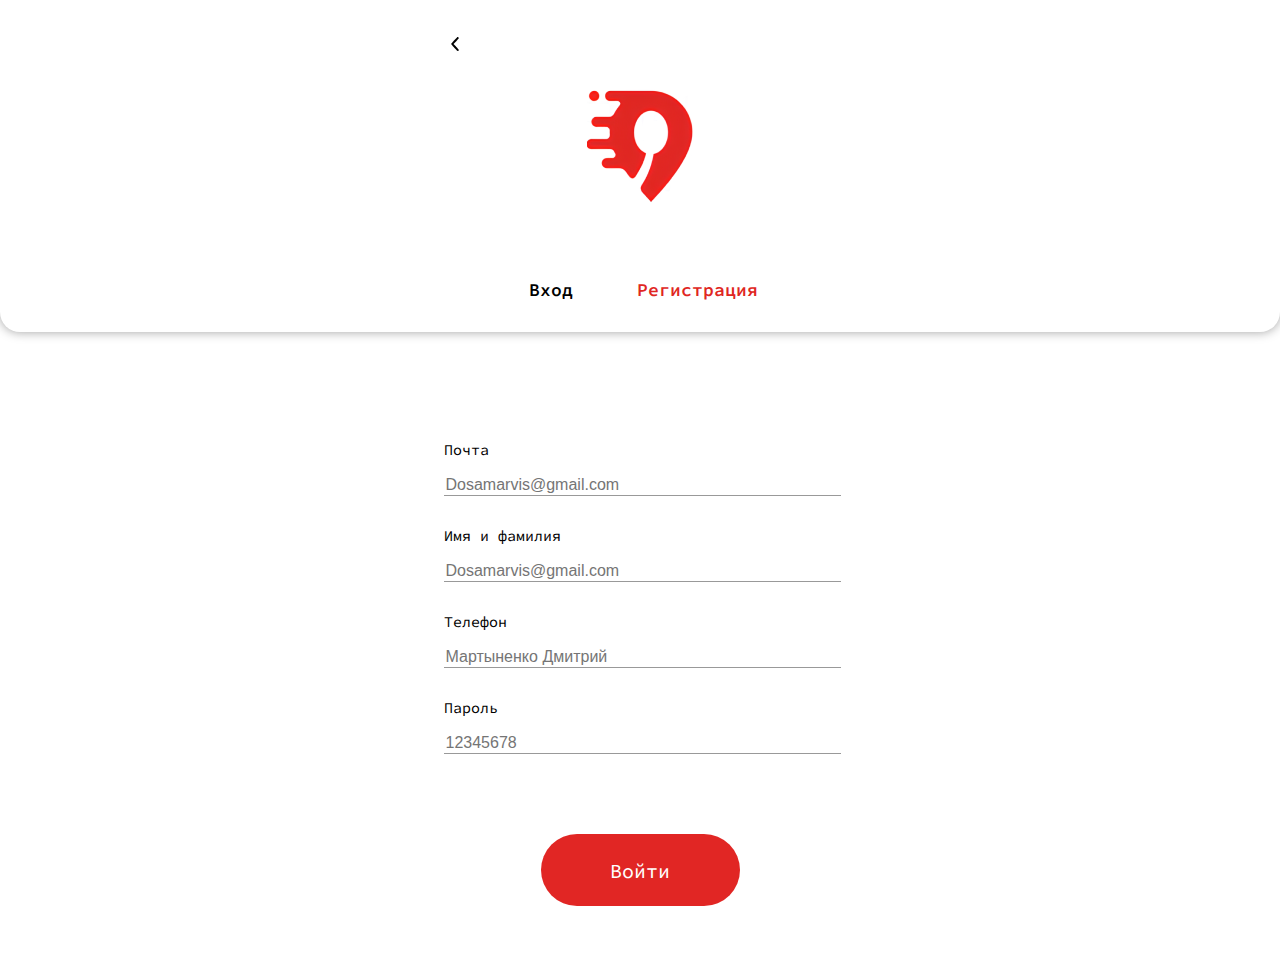
==== html/delivery/register/register.html @ 07429239 "loginandregister" ====
<!DOCTYPE html>
<html lang="en">
<head>
    <meta charset="UTF-8">
    <link rel="stylesheet" href="../assets/css/style.css">
    <link href='https://fonts.googleapis.com/css?family=Source Code Pro' rel='stylesheet'>
    <meta name="viewport" content="width=device-width, initial-scale=1.0">
    <title>Регистрация</title>
</head>
<body>

    <div class="termin_box">
        <div class="header_form_container">
            <a href="../index.html">
                <img src="../assets/img/svg's/chevron-left.png" width="22px" height="24px" alt="">
            </a>
        </div>
    
        <div class="header_2">
            <a href="../index.html">
                <img src="../assets/img/form/logo.png" alt="">
            </a>
        </div>

        <div class="form_link">
            <a class="menu_link" href="login.html">
                Вход
            </a>
            <a class="menu_link col" href="register.html">
                Регистрация
            </a>
        </div>  <br>
    </div>

    <div class="form_container">
        <form action="#">
            <div class="underline-input">
                <p>
                    Почта
                </p>
                <input type="email" required placeholder="Dosamarvis@gmail.com">
            </div>

            <div class="underline-input">
                <p>
                    Имя и фамилия
                </p>
                <input type="name" required placeholder="Dosamarvis@gmail.com">
            </div>

            <div class="underline-input">
                <p>
                    Телефон
                </p>
                <input type="number" required placeholder="Мартыненко Дмитрий">
            </div>

            <div class="underline-input">
                <p>
                    Пароль
                </p>
                <input type="password" required placeholder="12345678">
            </div>
            <div class="main_form_button">
                <button>
                    Войти
                </button>
            </div>
        </form>
    </div>
    
</body>
</html>
---- html/delivery/assets/css/style.css ----
html {
    box-sizing: border-box;
}

body {
    padding: 0px;
    margin: 0px;
    
    font-family: 'Source Code Pro';
}
.header_container {
    max-width: 393px;
    margin: auto;
    display: flex;
    padding: 0 15px;
    margin-top: 25px;
    justify-content: space-between;
}

.header_box a {
    text-decoration: none;
    margin-right: 18px;
}

.navigation_container {
    max-width: 393px;
    margin: auto;
    display: flex;
    padding: 0 15px;
    margin-top: 25px;
    justify-content: space-between;
}

.navigation_box {
    margin: auto;
}

.navigation_link {
    margin-right: 18px;
    font-weight: 600;
    text-decoration: none;
    text-align: center;
    color: #000;
    font-size: 18px;
    transition: background-color 0.3s ease;
}

.navigation_box a:hover {
    color: #E02622;
}

.col {
    color: #E02622;
}

.main_container {
    max-width: 393px;
    margin: auto;
    padding: 0 15px;
    margin-top: 27px;
}
.main_box {
    display: flex;
    width: 100%;
}
.main_inside_content h1 {
    font-size: 17px;
    color: #000;
    margin-left: 24px;
}

.main_inside_content p {
    font-size: 11px;
    font-weight: 400;
    line-height: 13.83px;
    margin-left: 24px;
}
.main_inside_content button {
    background-color: #E8E8E8;
    border-radius: 5px;
    width: 64px;
    font-family: "Source Code Pro";
    height: 29px;
    color: #000;
    border: 0px;
    margin-left: 24px;
    font-weight: 600;
}
.main_box img {
    margin-top: 20px;
}

.footer_header {
    background-color: #E8E8E8;
    width: 100%;
    margin-top: 50px;
}

.footer_container {
    max-width: 393px;
    margin: auto;
    padding: 0 15px;
    display: flex;
    flex-wrap: wrap;
    justify-content: space-between;
}

.footer_box {
    margin: auto;
}

.footer_box p{
    font-size: 11px;
    font-weight: 400px;
    padding-top: 8px;
    line-height: 13.83px;
}

.copy {
    font-size: 11px;
    text-align: center;
}



.header_form_container {
    max-width: 393px;
    margin: auto;
    padding: 0 32px;
    padding-top: 32px;
}

.header_2 {
    margin-top: 28px;
    text-align: center;
}

.termin_box {
    width: 100%;
    background-color: #fff;
    border-radius: 0px 0px 20px 20px;
    -webkit-box-shadow: 0px 0px 11px 0px rgba(161,161,161,1);
    -moz-box-shadow: 0px 0px 11px 0px rgba(161,161,161,1);
    box-shadow: 0px 0px 11px 0px rgba(161,161,161,1);
}

.form_link {
    margin-top: 71px;
    text-align: center;
    margin-bottom: 11px;
}

.menu_link {
    color: #000;
    text-decoration: none;
    font-size: 18px;
    font-weight: 600;
    margin-right: 23px;
    margin-left: 30px;
}

.form_container {
    max-width: 393px;
    margin: auto;
    margin-top: 108px;
    padding: 0 47px;
}

.form_container p {
    font-weight: 600px;
    font-size: 15px;
    color: #000;
}


.underline-input {
    position: relative;
    margin-bottom: 20px;
}
.underline-input input {
    width: 100%;
    border: none;
    border-bottom: 1px solid #999; 
    outline: none;
    font-size: 16px;
    margin-bottom: 10px;
    transition: border-bottom-color 0.3s; 
}
.underline-input input:focus {
    border-bottom-color: #007bff; 
}

.main_form_button {
    text-align: center;
    margin-top: 70px;
    margin-bottom: 70px;
}

.main_form_button button {
    width: 199px;
    height: 72px;
    color: #fff;
    cursor: pointer;
    background-color: #E12624;
    border: 0px;
    font-size: 20px;
    font-family: 'Source Code Pro';
    border-radius: 36px;
}

.col {
    color: #E02622;
}
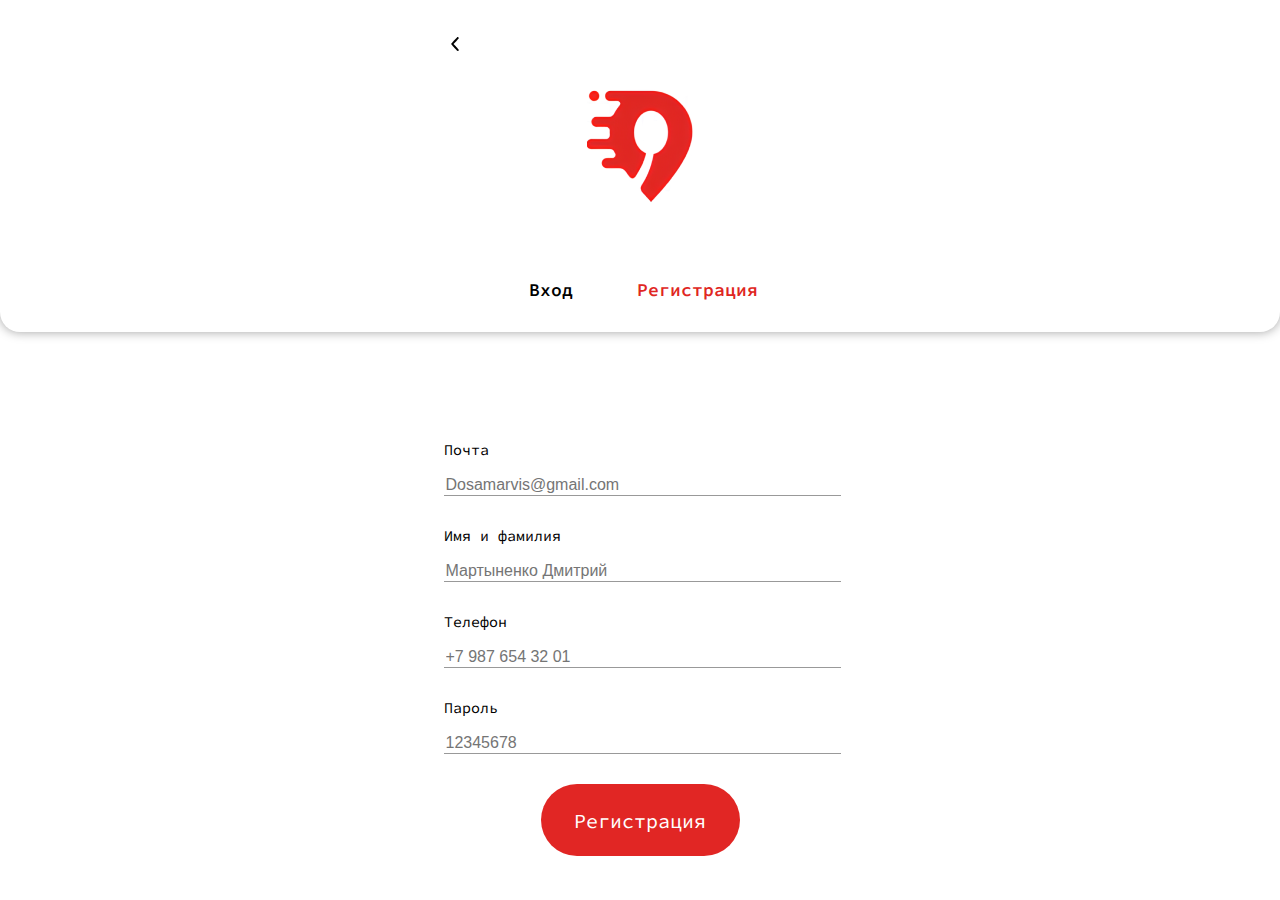
==== commit 5d232662: "fullverstka" ====
--- a/html/delivery/register/register.html
+++ b/html/delivery/register/register.html
@@ -45,14 +45,14 @@
                 <p>
                     Имя и фамилия
                 </p>
-                <input type="name" required placeholder="Dosamarvis@gmail.com">
+                <input type="name" required placeholder="Мартыненко Дмитрий">
             </div>
 
             <div class="underline-input">
                 <p>
                     Телефон
                 </p>
-                <input type="number" required placeholder="Мартыненко Дмитрий">
+                <input type="number" required placeholder="+7 987 654 32 01">
             </div>
 
             <div class="underline-input">
@@ -63,7 +63,7 @@
             </div>
             <div class="main_form_button">
                 <button>
-                    Войти
+                    Регистрация
                 </button>
             </div>
         </form>
--- a/html/delivery/assets/css/style.css
+++ b/html/delivery/assets/css/style.css
@@ -34,6 +34,8 @@
 .navigation_box {
     margin: auto;
 }
+
+
 
 .navigation_link {
     margin-right: 18px;
@@ -88,6 +90,7 @@
 }
 .main_box img {
     margin-top: 20px;
+    margin-left: 25px;
 }
 
 .footer_header {
@@ -192,8 +195,6 @@
 
 .main_form_button {
     text-align: center;
-    margin-top: 70px;
-    margin-bottom: 70px;
 }
 
 .main_form_button button {
@@ -210,4 +211,248 @@
 
 .col {
     color: #E02622;
+}
+
+
+
+
+
+
+
+.body {
+    width: 100%;
+    background-color: #DDDDDD;
+}
+
+.header_profile {
+    max-width: 393px;
+    padding: 0 28px;
+    padding-top: 32px;
+    display: flex;
+}
+
+.header_profile_text {
+    text-align: center;
+    margin: auto;
+}
+
+.header_profile_text p {
+    color: #000;
+    font-size: 18px;
+    font-weight: 600;
+    margin-top: -28px;
+}
+
+.main_profile_container {
+    max-width: 393px;
+    margin: auto;
+    padding: 0 15px;
+    margin-top: 37px;
+    justify-content: center;
+}
+
+.main_profile_box {
+    width: 99%;
+    height: 107px;
+    background-color: #fff;
+    border-radius: 20px;
+    margin: auto;
+    display: flex;
+}
+.main_inside_profile {
+    margin-left: 20px;
+}
+.main_inside_profile h2 {
+    font-size: 18px;
+
+}
+
+.main_inside_profile p {
+    font-size: 13px;
+    font-weight: 400;
+    color: #000;
+    margin-top: -9px;
+}
+
+.main_profile_box img {
+    margin-left: 26px;
+    margin-top: 25px;
+}
+
+.navigation_profile_container {
+    max-width: 393px;
+    margin: auto;
+    padding: 0 15px;
+
+    justify-content: center;
+}
+
+.navigation_profile_box {
+    width: 99%;
+    margin: auto;
+    border-radius: 20px;
+    background-color: #fff;
+}
+.number_profile {
+    display: flex;
+    justify-content: center;
+    margin: auto;
+}
+.number_profile h1 {
+    font-weight: 700;
+    font-size: 26px;
+    color: #000;
+    margin-top: -3px;
+}
+
+.number_profile button {
+    width: 67px;
+    height: 27px;
+    color: #fff;
+    font-family: 'Source Code Pro';
+    border-radius: 11px;
+    border: 0px;
+    margin-left: 20px;
+    background-color: #30B700;
+}
+
+.navigation_order_box {
+    display: flex;
+}
+
+.navigation_order_inside {
+    margin-left: 14px;
+}
+.navigation_order_inside h2 {
+    font-weight: 600;
+    font-size: 14px;
+    color: #000;
+}
+
+.navigation_order_inside p {
+    font-weight: 400;
+    font-size: 12px;
+    color: #000;
+}
+.navigation_order_box img {
+    margin-left: 31px;
+    margin-top: 5px;
+}
+
+.price_container {
+    max-width: 393px;
+    margin: auto;
+    padding: 0 27px;
+}
+.inside_price {
+    display: flex;
+    justify-content: space-between;
+}
+.inside_price p {
+    text-align: 12px;
+    margin-top: 4px;
+    font-size: 12px;
+}
+
+
+
+
+
+
+
+.modal {
+    display: none;
+    position: fixed;
+    z-index: 9999;
+    left: 0;
+    top: 0;
+    width: 100%;
+    height: 100%;
+    overflow: auto;
+    background-color: rgba(0,0,0,0.5);
+  }
+  
+  .modal-content {
+    background-color: #fefefe;
+    padding: 20px;
+    border: 1px solid #888;
+    width: 89%;
+    text-align: center;
+  }
+
+  
+  
+  .close {
+    color: #aaa;
+    float: right;
+    font-size: 28px;
+    font-weight: bold;
+    position: absolute;
+    left: 2px;
+  }
+  
+  .close:hover,
+  .close:focus {
+    color: black;
+    text-decoration: none;
+    cursor: pointer;
+  }
+  
+
+
+
+
+  input[type="search"] {
+    background-color: #E8E8E8;
+    width: 314px;
+    height: 49px;
+    border-radius: 30px;
+    padding-left: 50px; 
+    box-sizing: border-box; 
+    border: none;
+    outline: none;
+  }
+  input[type="search"]::placeholder {
+    color: #666; 
+  }
+  .search-icon {
+    position: absolute;
+    margin-top: 15px;
+    margin-left: -16em;
+}
+.center {
+    justify-content: center;
+  }
+
+.manager_button button{
+    width: 145px;
+    height: 26px;
+    background-color: #E02622;
+    border: 0px;
+    cursor: pointer;
+    font-family: "Source Code Pro";
+    font-size: 13px; 
+    color: #fff;
+    border-radius: 11px;
+    margin-top: 40px;
+}
+.manager_button {
+    text-align: center;
+}
+
+.info_container {
+    max-width: 393px;
+    margin: auto;
+    padding: 0 27px;
+    padding-bottom: 8px;
+}
+
+.info_container p {
+    color: #ADADAF;
+}
+
+
+
+.modal_box {
+    display: flex;
 }